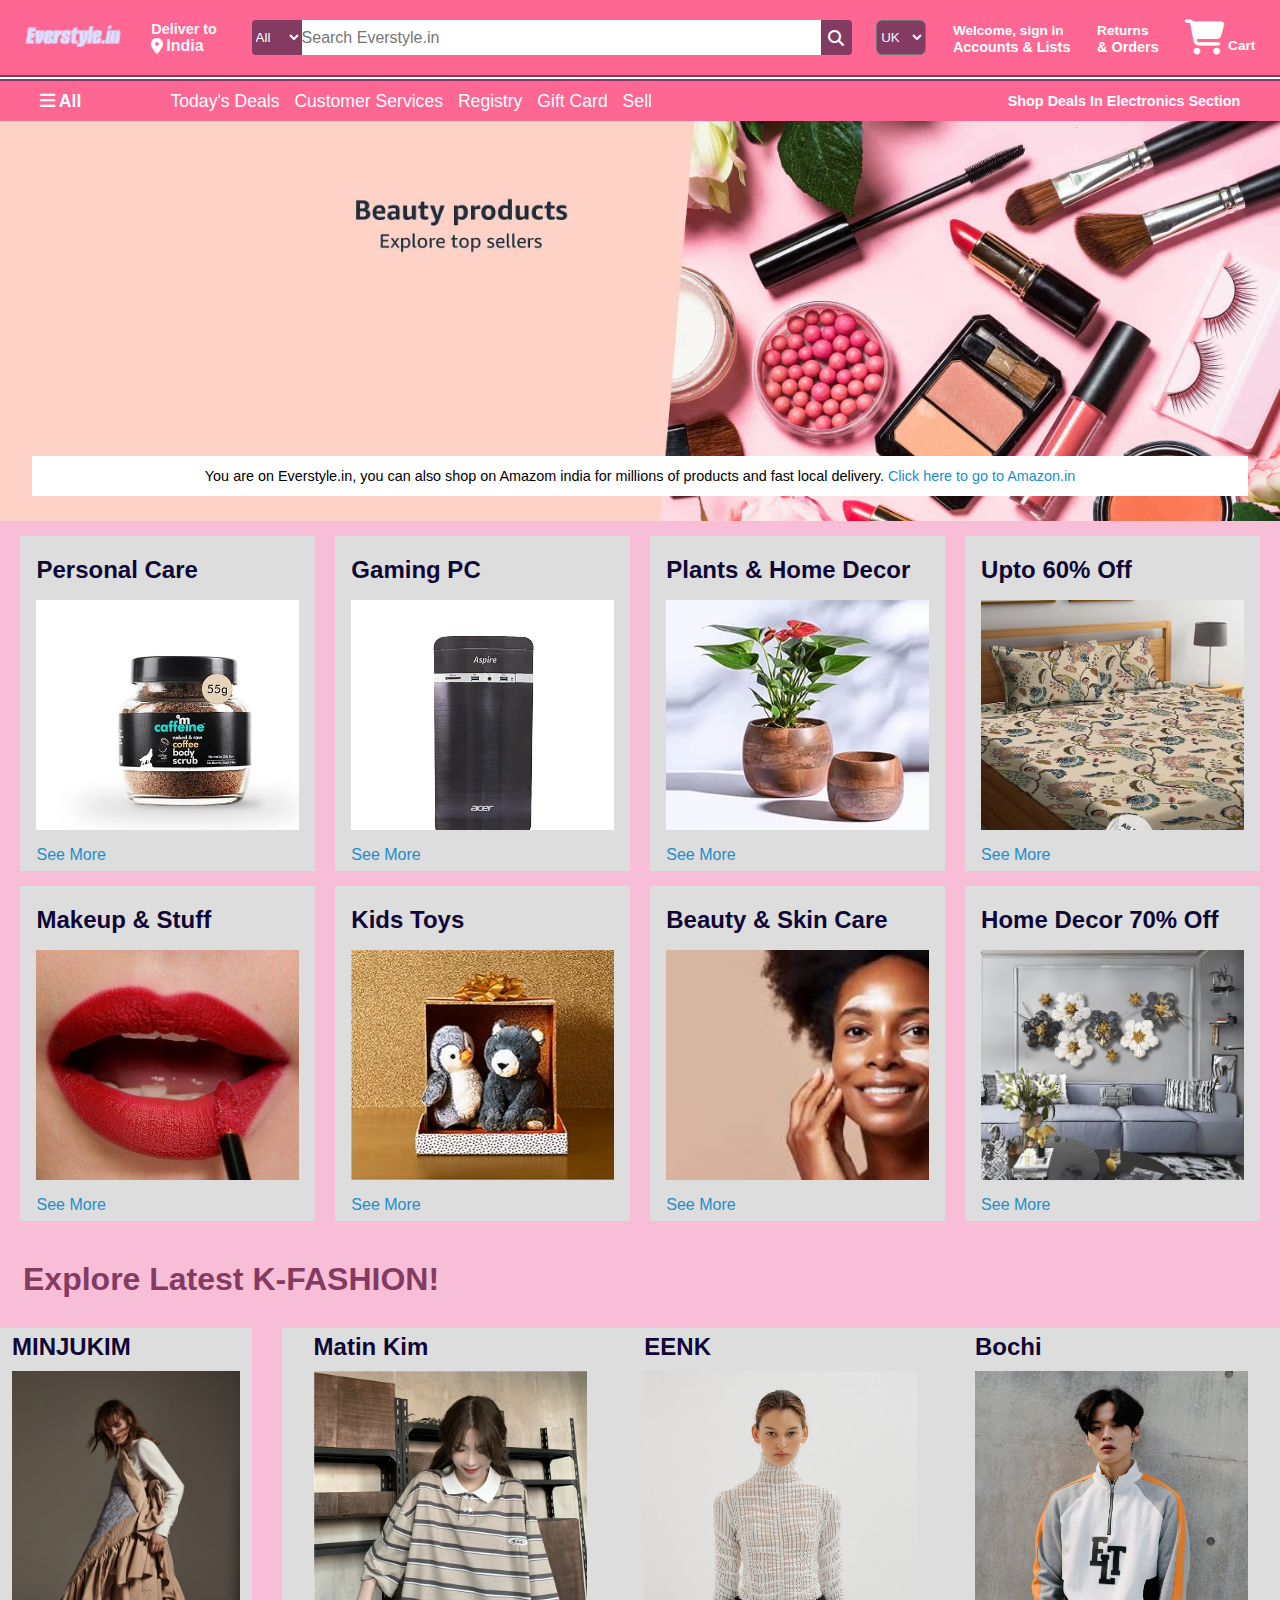
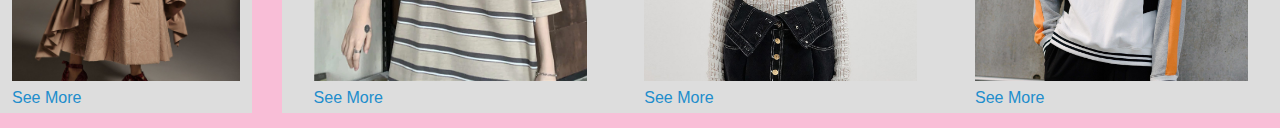
==== index.html @ 3ece131c "." ====
<!DOCTYPE html>
<html lang="en">
<head>
    <meta charset="UTF-8">
    <meta name="viewport" content="width=device-width, initial-scale=1.0">
    <title>Everstyle.com</title>
    <link rel="stylesheet" href="https://cdnjs.cloudflare.com/ajax/libs/font-awesome/6.5.2/css/all.min.css">
    <link rel="stylesheet" href="style.css">
</head>
<body>
    <!-- header starts from here  -->
     <header>
         
     <div class="navbar">
        <!-- box 1 -->
        <div class="nav-logo border">
            <div class="logo"></div>
        </div>
        
        <!-- box 2 -->
        <div class="nav-loco border">
           <p class="loco-first">Deliver to</p>
                <div class="loco-icon ">
                    <i class="fa-solid fa-location-dot"></i>   
            <p class="loco-sec">India</p>
                </div>
        </div>
 
        <!-- box 3 -->
        <div class="nav-search">
            <select class="search-select">
                <option>All</option>
                <option>All Department</option>
                <option>Arts & Crafts</option>
                <option>Automotive</option>
                <option>Baby</option>
                <option>Books</option>
                <option>Beauty & personal Care</option>
                <option>Boys' Fashion</option>
                <option>Computer</option>
                <option>Deals</option>
                <option>Digital Music</option>
                <option>Electronics</option>
                <option>Girls' Fashion</option>
                <option>Health & Hygine</option>
                <option>Household</option>
                <option>Home & Kitchen</option>
            </select>
            <input placeholder="Search Everstyle.in" class="search-input">
            <div class="search-icon">
                <i class="fa-solid fa-magnifying-glass"></i>  
            </div>
        </div>

        <!-- box 4 -->
        <div class="nav-country border">
            <select class="country-select">
                <option>UK</option>
                <option>US</option>
                <option>India</option>
                <option>Russia</option>
                <option>Canada</option>
                <option>France</option>
                <option>Greece</option>
                <option>Afganistan</option>
                <option>Andorra</option>
                <option>Argentina</option>
                <option>Australia</option>
                <option>Bangladesh</option>
                <option>Belgium</option>
                <option>Bhutan</option>
                <option>Japan</option>
                <option>Jamaica</option>
            </select>
        </div>

        <!-- box 5 -->
        <div class="nav-signin border">
            <p><span>Welcome, sign in</span></p>
            <p class = nav-second>Accounts & Lists</p>
        </div>

        <!-- box 6 -->
        <div class="nav-return border">
            <p><span>Returns</span></p>
            <p class = nav-second>& Orders</p>
        </div>

        <!--Box 7-->
        <div class="nav-cart border">
            <i class="fa-solid fa-cart-shopping"></i> 
            Cart
        </div>   
     </div>

     <hr />

     <!--Panel starts from here-->
     <div class="panel">
        <div class="panel-all">
            <i class="fa-solid fa-bars"></i>
            All 
        </div>

        <div class="panel-options">
            <p>Today's Deals</p>
            <p>Customer Services</p>
            <p>Registry</p>
            <p>Gift Card</p>
            <p>Sell</p>
        </div>

        <div class="panel-deals">
            <p>Shop Deals In Electronics Section</p>
        </div>
     </div>
<!--Panel ends here-->
    </header>
    <!--Header ends here-->

    <main>
        <div class="hero-sec">    
            <div class="hero-msg">
                <p>You are on Everstyle.in, you can also shop on Amazom india for millions of products and fast local delivery. <a href =#>Click here to go to Amazon.in</a></p>
            </div>
        </div>
            <div class="shop-section">
                <div class="box1 box">
                    <div class="box-content">
                        <h2>Personal Care</h2>
                          <div class="box-img" style="background-image: url('personal\ care.jpg');">
                          </div>
                          <p><a href="#"> See More</p></a>
                    </div>
                </div>

                <div class="box2 box">
                    <div class="box-content">
                        <h2>Gaming PC</h2>
                          <div class="box-img" style="background-image: url('gaming\ pc.jpg');">
                          </div>
                          <p><a href="#"> See More</p></a>
                    </div>
                </div>
                
                <div class="box3 box">
                    <div class="box-content">
                        <h2>Plants & Home Decor</h2>
                          <div class="box-img" style="background-image: url('plants.jpg');">
                          </div>
                          <p><a href="#"> See More</p></a>
                    </div>
                </div>

                <div class="box4 box">
                    <div class="box-content">
                        <h2>Upto 60% Off</h2>
                          <div class="box-img" style="background-image: url('upto\ 60\ off.jpg');">
                          </div>
                        <p><a href="#"> See More</p></a>
                    </div>
                </div>

                <div class="box5 box">
                    <div class="box-content">
                        <h2>Makeup & Stuff</h2>
                          <div class="box-img" style="background-image: url('makeup.jpg');">
                          </div>
                          <p><a href="#"> See More</p></a>
                    </div>
                </div>

                <div class="box6 box">
                    <div class="box-content">
                        <h2>Kids Toys</h2>
                          <div class="box-img" style="background-image: url('toys.jpg');">
                          </div>
                          <p><a href="#"> See More</p></a>
                    </div>
                </div>
                
                <div class="box7 box">
                    <div class="box-content">
                        <h2>Beauty & Skin Care</h2>
                          <div class="box-img" style="background-image: url('beauty.jpeg');">
                          </div>
                          <p><a href="#"> See More</p></a>
                    </div>
                </div>

                <div class="box8 box">
                    <div class="box-content">
                        <h2>Home Decor 70% Off</h2>
                          <div class="box-img" style="background-image: url('home\ decor.jpg');">
                          </div>
                          <p><a href="#"> See More</p></a>
                   </div>
                </div>
             </div>
                <h1>Explore Latest K-FASHION!</h1>
                <div class="korean-style">
                       <div class="korean-styleshop-box1">
                         <h2>MINJUKIM</h2>
                         <div class="korean-img1" style="background-image: url('minjukim.jpg')"></div>
                         <p><a href="#"> See More</p></a>
                       </div>
                       <div class="korean-styleshop-box2">
                        <div class="k2">
                            <h2>Matin Kim</h2>
                            <div class="korean-img2" style="background-image: url('matin\ kim.png');"></div>
                            <p><a href="#"> See More</p></a>
                        </div>
                        <div class="k2">
                            <h2>EENK</h2>
                            <div class="korean-img2" style="background-image: url('eenk.jpg');"></div>
                            <p><a href="#"> See More</p></a>
                        </div>
                        <div class="k2">
                            <h2>Bochi</h2>
                            <div class="korean-img2" style="background-image: url('bochi.jpg');"></div>
                            <p><a href="#"> See More</p></a>
                        </div>
                       </div>
                    </div>
                </div>    
        </main>
</body>
</html>
---- style.css ----
*{
    color: white;
    margin: 0px;
    padding: 0px;
    font-family: Arial, Helvetica, sans-serif;
    /* background-color: rgb(249, 190, 215); */
}
/**navebar starts here**/
/**box 1**/
.navbar{
    height: 75px;
    display: flex;
    background-color: #fe6694;
    color: rgb(12, 0, 0);
    justify-content: space-evenly;
    align-items: center;
}

.nav-logo{
    height: 50px;
    width: 100px;
     display: flex;
    justify-content: center;
    align-items: center; 
}

.logo{
    background-image: url("everstyle.png");
    height: 33px;
    width: 110px;
     background-size: cover;
}

.border{
    border: 2px solid transparent
}

.border:hover{
    border: 2px solid white;
}

/**box 2**/

.loco-first{
    color: rgb(252, 246, 250);
    font-size: 0.9rem;
    font-weight: 700;
}

.loco-sec{
    color:rgb(252, 246, 250);
    font-size: 1rem;
    margin-left: 3px;
    font-weight: 600;
}

.loco-icon{
    display: flex;
    align-items: center;
}

/**box 3**/
.nav-search{
    display: flex;
    justify-content: space-evenly;
    background-color: #843b62;
    width: 600px;
    height: 35px;
    border-radius: 4px;
    margin-left: 10px;
}

.search-select{
    background-color: #843b62;
    width: 50px;
    text-align: left;
    border-top-left-radius: 6px;
    border-bottom-left-radius: 6px;
    border: none;
}
option{
    background-color: #fedcdb;
    color: black;
}
.search-input{
    width: 100%;
    font-size: 1rem;
    border: none;
}

.search-icon{
    width: 35px;
    display: flex;
    justify-content: center;
    align-items: center;
    border-top-right-radius: 6px;
    border-bottom-right-radius: 6px;
    background-color: #843b62;
    color: black;

}

.nav-search:hover{
    border: 2px solid olive;
}

.search-icon :hover {
      color:rgb(12, 0, 0);
}

/*box 4*/
.nav-country {
    display: flex;
    /* justify-content: space-evenly; */
    height: 35px;
    width: 50px;
    color: aliceblue;
    border-radius: 6px;
}

.country-select {
    background-color: #843b62;
    width: 100%;
    color: aliceblue;
    border-radius: 6px;
}

/*box 5 & 6*/
span{
    font-size: 0.85rem;
    font-weight: 600;
}

.nav-second{
    font-size: 0.9rem;
    font-weight: 700;
}

/*box 7*/
.nav-cart i{
     font-size: 35px; 
}

.nav-cart{
    font-size: 0.85rem;
    font-weight: 700;
}


 hr {
     border: none;
     border-top: 6px double #843b62;
    color: #fec7c7;
     overflow: visible;
    text-align: center;
    /* height: 5px; */
  }

/*panel starts from here*/
.panel{
  height: 40px;   
  background-color: #fe6694;
  display: flex;
  color: aliceblue;
  align-items: center;
  justify-content: space-around;
  font-weight: 700;
  font-size: 1.1rem;
}

.panel-options p{
    display: inline;
    margin-left: 10px;
    font-weight: 400;
}

.panel-options{
    width: 60%;
}

.panel-deals p{
    font-weight: 600;
    font-size: 0.9rem;
}
/*header ends here.*/

/*main starts here*/
 .hero-sec{
     background-image: url("herosection.jpg");
    height: 400px;
    background-size: cover;
    display: flex;
    justify-content: center;
    align-items: flex-end;
} 

.hero-msg {
    color: black;
    background-color: white;

    height: 40px;
    display: flex;
    font-size: 0.9rem;
    bottom: 25px;
    justify-content: center;
    align-items: center;
    margin-bottom: 25px;
    width: 95%;
}

.hero-msg p{
    color: black;
}

a{
    color: rgb(33, 141, 204);
    text-decoration: none;
}

/*shop section*/
.shop-section{
    display: flex;
    justify-content: space-evenly;
    background-color: rgb(249, 190, 215);
    flex-wrap: wrap;
}

.box{
    height: 300px;
    /* border: 2px solid black; */
    width: 23%;
    background-color: #dddddd;
    padding: 20px 0px 15px;
    margin-top: 15px;
}

h2{
    color: rgb(14, 7, 54);
    text-decoration: none;
}
.box-img{
    height: 230px;
    background-size: cover;
    margin-top: 1rem;
    margin-bottom: 1rem;
}

.box-content{
    margin-left: 1rem;
    margin-right: 1rem;
}

.box-content p{
    color: #007185
}

.korean-style{
    height: 400px;
    width:100%;
    background-color:rgb(249, 190, 215);
    /* padding-top: 20px; */
    padding-top: 30px;
     display: flex;
    /*align-items: center;
    justify-content: center; */
}

h1{
   padding-top: 40px;
     background-color: rgb(249, 190, 215) ;
    padding-left: 23px;
    color: #843b62;
    
}

/* .korean-style{
    background-color:rgb(249, 190, 215);
    display: flex;
    height:400px;
    width: 100%;
    border: none;
} */

.korean-styleshop-box1{
    height: 380px;
    width: 20%;
    background-color: #dddddd;
    margin-right: 30px;
    padding-top: 5px;
    padding-left: 12px;
}

.korean-styleshop-box2{
    height: 380px;
    width: 80%;
    background-color: #dddddd;
    
    display: flex;
    justify-content: space-between;
    padding-left: 20px;
    padding-right: 20px;
    padding-top: 5px; 
    
    
}

.korean-img1{
    height: 310px;
    background-size: cover;
    margin-top: 10px;
    margin-bottom: 8px;
    margin-right: 12px;
    
}

.k2{
    background-color: #dddddd; 
    height: 380px;
    width: 285px;
    /* border: 2px solid black; */
    padding-left: 12px;
}

.korean-img2{
    height: 310px;
    background-size: cover;
    margin-top: 10px;
    /* margin-left: 10px; */
    margin-right: 12px;
   margin-bottom: 8px;
    /* margin-right: 12px; */
}
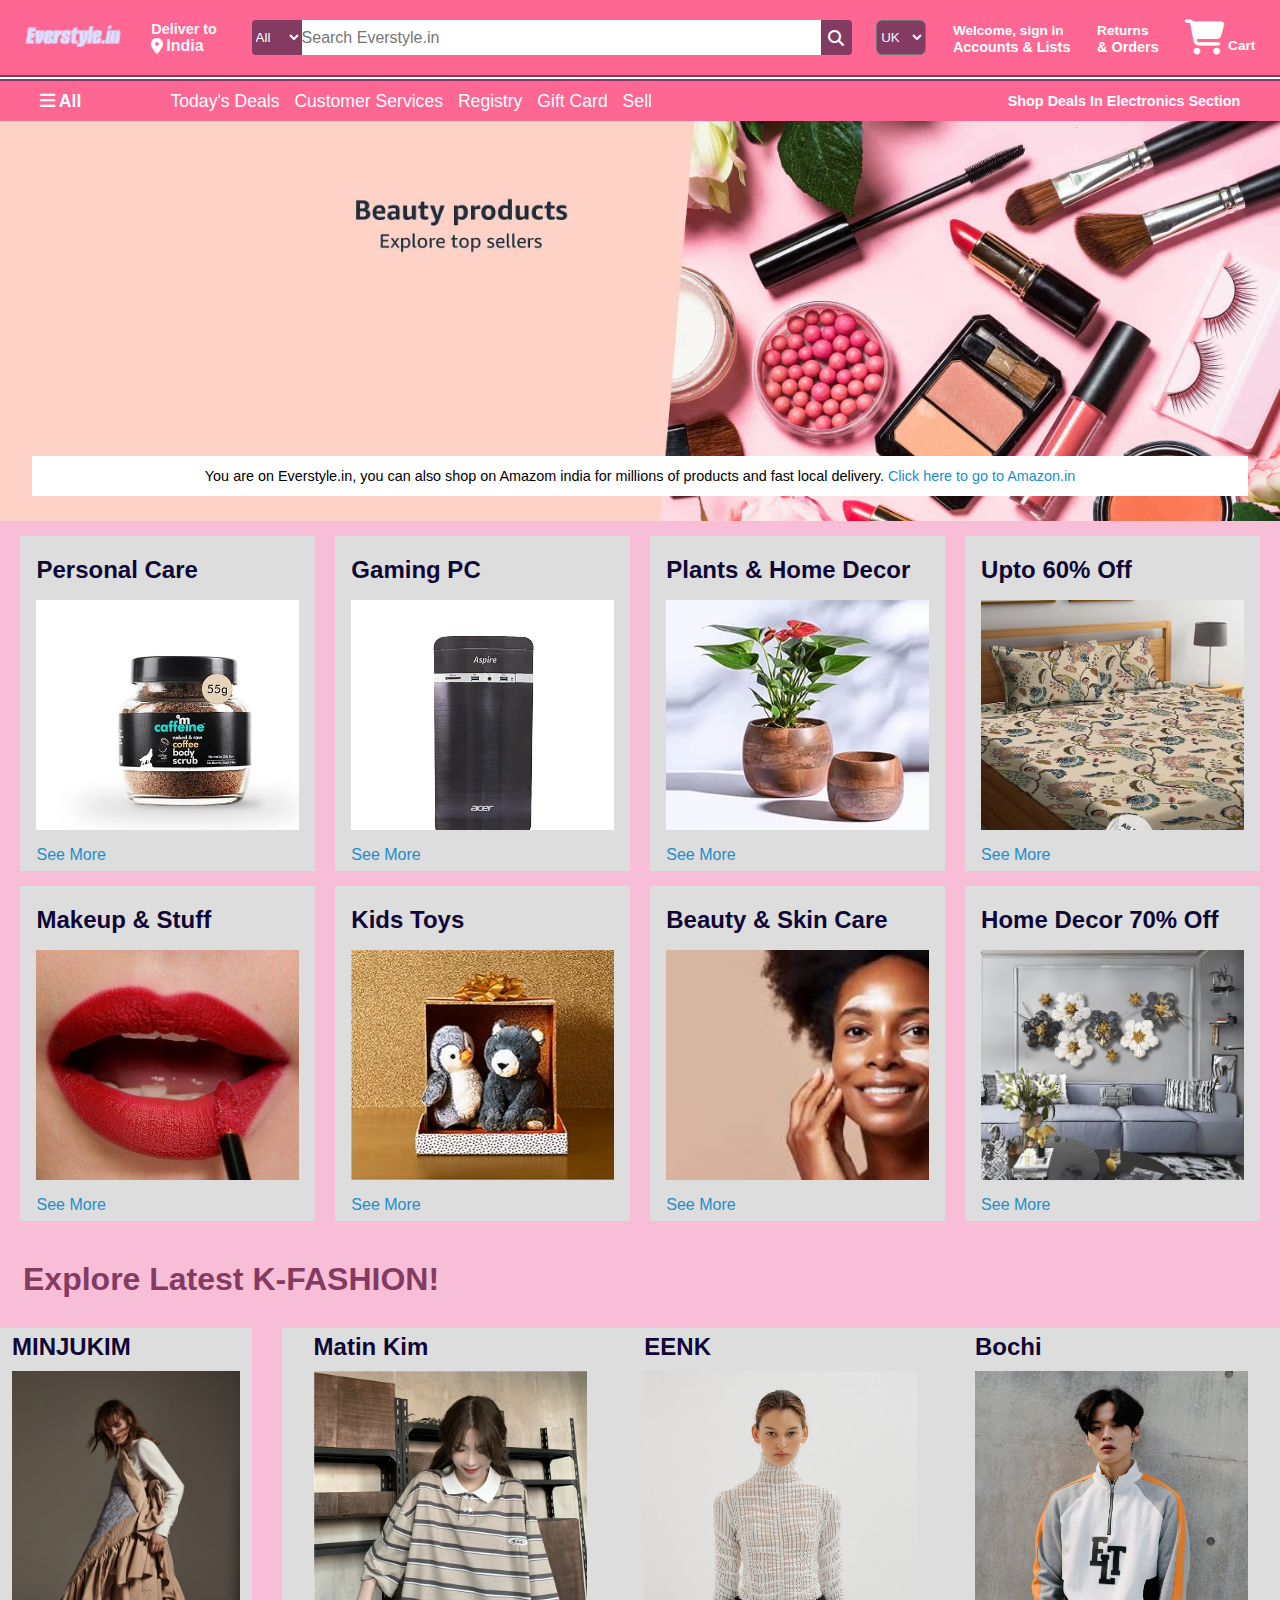
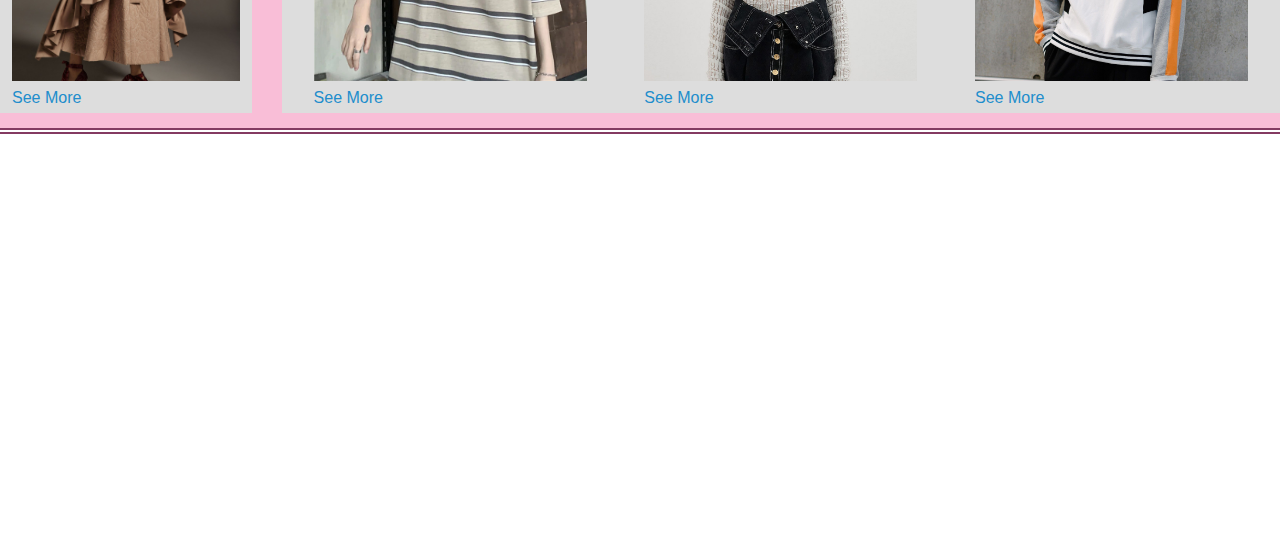
==== commit 21794605: "footer" ====
--- a/index.html
+++ b/index.html
@@ -224,5 +224,10 @@
                     </div>
                 </div>    
         </main>
+    <hr />
+        <footer>
+            <div class="footer">
+            </div>
+        </footer>
 </body>
 </html>--- a/style.css
+++ b/style.css
@@ -1,164 +1,162 @@
-*{
-    color: white;
-    margin: 0px;
-    padding: 0px;
-    font-family: Arial, Helvetica, sans-serif;
-    /* background-color: rgb(249, 190, 215); */
+* {
+  color: white;
+  margin: 0px;
+  padding: 0px;
+  font-family: Arial, Helvetica, sans-serif;
+  /* background-color: rgb(249, 190, 215); */
 }
 /**navebar starts here**/
 /**box 1**/
-.navbar{
-    height: 75px;
-    display: flex;
-    background-color: #fe6694;
-    color: rgb(12, 0, 0);
-    justify-content: space-evenly;
-    align-items: center;
-}
-
-.nav-logo{
-    height: 50px;
-    width: 100px;
-     display: flex;
-    justify-content: center;
-    align-items: center; 
-}
-
-.logo{
-    background-image: url("everstyle.png");
-    height: 33px;
-    width: 110px;
-     background-size: cover;
-}
-
-.border{
-    border: 2px solid transparent
-}
-
-.border:hover{
-    border: 2px solid white;
+.navbar {
+  height: 75px;
+  display: flex;
+  background-color: #fe6694;
+  color: rgb(12, 0, 0);
+  justify-content: space-evenly;
+  align-items: center;
+}
+
+.nav-logo {
+  height: 50px;
+  width: 100px;
+  display: flex;
+  justify-content: center;
+  align-items: center;
+}
+
+.logo {
+  background-image: url("everstyle.png");
+  height: 33px;
+  width: 110px;
+  background-size: cover;
+}
+
+.border {
+  border: 2px solid transparent;
+}
+
+.border:hover {
+  border: 2px solid white;
 }
 
 /**box 2**/
 
-.loco-first{
-    color: rgb(252, 246, 250);
-    font-size: 0.9rem;
-    font-weight: 700;
-}
-
-.loco-sec{
-    color:rgb(252, 246, 250);
-    font-size: 1rem;
-    margin-left: 3px;
-    font-weight: 600;
-}
-
-.loco-icon{
-    display: flex;
-    align-items: center;
+.loco-first {
+  color: rgb(252, 246, 250);
+  font-size: 0.9rem;
+  font-weight: 700;
+}
+
+.loco-sec {
+  color: rgb(252, 246, 250);
+  font-size: 1rem;
+  margin-left: 3px;
+  font-weight: 600;
+}
+
+.loco-icon {
+  display: flex;
+  align-items: center;
 }
 
 /**box 3**/
-.nav-search{
-    display: flex;
-    justify-content: space-evenly;
-    background-color: #843b62;
-    width: 600px;
-    height: 35px;
-    border-radius: 4px;
-    margin-left: 10px;
-}
-
-.search-select{
-    background-color: #843b62;
-    width: 50px;
-    text-align: left;
-    border-top-left-radius: 6px;
-    border-bottom-left-radius: 6px;
-    border: none;
-}
-option{
-    background-color: #fedcdb;
-    color: black;
-}
-.search-input{
-    width: 100%;
-    font-size: 1rem;
-    border: none;
-}
-
-.search-icon{
-    width: 35px;
-    display: flex;
-    justify-content: center;
-    align-items: center;
-    border-top-right-radius: 6px;
-    border-bottom-right-radius: 6px;
-    background-color: #843b62;
-    color: black;
-
-}
-
-.nav-search:hover{
-    border: 2px solid olive;
+.nav-search {
+  display: flex;
+  justify-content: space-evenly;
+  background-color: #843b62;
+  width: 600px;
+  height: 35px;
+  border-radius: 4px;
+  margin-left: 10px;
+}
+
+.search-select {
+  background-color: #843b62;
+  width: 50px;
+  text-align: left;
+  border-top-left-radius: 6px;
+  border-bottom-left-radius: 6px;
+  border: none;
+}
+option {
+  background-color: #fedcdb;
+  color: black;
+}
+.search-input {
+  width: 100%;
+  font-size: 1rem;
+  border: none;
+}
+
+.search-icon {
+  width: 35px;
+  display: flex;
+  justify-content: center;
+  align-items: center;
+  border-top-right-radius: 6px;
+  border-bottom-right-radius: 6px;
+  background-color: #843b62;
+  color: black;
+}
+
+.nav-search:hover {
+  border: 2px solid olive;
 }
 
 .search-icon :hover {
-      color:rgb(12, 0, 0);
+  color: rgb(12, 0, 0);
 }
 
 /*box 4*/
 .nav-country {
-    display: flex;
-    /* justify-content: space-evenly; */
-    height: 35px;
-    width: 50px;
-    color: aliceblue;
-    border-radius: 6px;
+  display: flex;
+  /* justify-content: space-evenly; */
+  height: 35px;
+  width: 50px;
+  color: aliceblue;
+  border-radius: 6px;
 }
 
 .country-select {
-    background-color: #843b62;
-    width: 100%;
-    color: aliceblue;
-    border-radius: 6px;
+  background-color: #843b62;
+  width: 100%;
+  color: aliceblue;
+  border-radius: 6px;
 }
 
 /*box 5 & 6*/
-span{
-    font-size: 0.85rem;
-    font-weight: 600;
-}
-
-.nav-second{
-    font-size: 0.9rem;
-    font-weight: 700;
+span {
+  font-size: 0.85rem;
+  font-weight: 600;
+}
+
+.nav-second {
+  font-size: 0.9rem;
+  font-weight: 700;
 }
 
 /*box 7*/
-.nav-cart i{
-     font-size: 35px; 
-}
-
-.nav-cart{
-    font-size: 0.85rem;
-    font-weight: 700;
-}
-
-
- hr {
-     border: none;
-     border-top: 6px double #843b62;
-    color: #fec7c7;
-     overflow: visible;
-    text-align: center;
-    /* height: 5px; */
-  }
+.nav-cart i {
+  font-size: 35px;
+}
+
+.nav-cart {
+  font-size: 0.85rem;
+  font-weight: 700;
+}
+
+hr {
+  border: none;
+  border-top: 6px double #843b62;
+  color: #fec7c7;
+  overflow: visible;
+  text-align: center;
+  /* height: 5px; */
+}
 
 /*panel starts from here*/
-.panel{
-  height: 40px;   
+.panel {
+  height: 40px;
   background-color: #fe6694;
   display: flex;
   color: aliceblue;
@@ -168,109 +166,107 @@
   font-size: 1.1rem;
 }
 
-.panel-options p{
-    display: inline;
-    margin-left: 10px;
-    font-weight: 400;
-}
-
-.panel-options{
-    width: 60%;
-}
-
-.panel-deals p{
-    font-weight: 600;
-    font-size: 0.9rem;
+.panel-options p {
+  display: inline;
+  margin-left: 10px;
+  font-weight: 400;
+}
+
+.panel-options {
+  width: 60%;
+}
+
+.panel-deals p {
+  font-weight: 600;
+  font-size: 0.9rem;
 }
 /*header ends here.*/
 
 /*main starts here*/
- .hero-sec{
-     background-image: url("herosection.jpg");
-    height: 400px;
-    background-size: cover;
-    display: flex;
-    justify-content: center;
-    align-items: flex-end;
-} 
+.hero-sec {
+  background-image: url("herosection.jpg");
+  height: 400px;
+  background-size: cover;
+  display: flex;
+  justify-content: center;
+  align-items: flex-end;
+}
 
 .hero-msg {
-    color: black;
-    background-color: white;
-
-    height: 40px;
-    display: flex;
-    font-size: 0.9rem;
-    bottom: 25px;
-    justify-content: center;
-    align-items: center;
-    margin-bottom: 25px;
-    width: 95%;
-}
-
-.hero-msg p{
-    color: black;
-}
-
-a{
-    color: rgb(33, 141, 204);
-    text-decoration: none;
+  color: black;
+  background-color: white;
+  height: 40px;
+  display: flex;
+  font-size: 0.9rem;
+  bottom: 25px;
+  justify-content: center;
+  align-items: center;
+  margin-bottom: 25px;
+  width: 95%;
+}
+
+.hero-msg p {
+  color: black;
+}
+
+a {
+  color: rgb(33, 141, 204);
+  text-decoration: none;
 }
 
 /*shop section*/
-.shop-section{
-    display: flex;
-    justify-content: space-evenly;
-    background-color: rgb(249, 190, 215);
-    flex-wrap: wrap;
-}
-
-.box{
-    height: 300px;
-    /* border: 2px solid black; */
-    width: 23%;
-    background-color: #dddddd;
-    padding: 20px 0px 15px;
-    margin-top: 15px;
-}
-
-h2{
-    color: rgb(14, 7, 54);
-    text-decoration: none;
-}
-.box-img{
-    height: 230px;
-    background-size: cover;
-    margin-top: 1rem;
-    margin-bottom: 1rem;
-}
-
-.box-content{
-    margin-left: 1rem;
-    margin-right: 1rem;
-}
-
-.box-content p{
-    color: #007185
-}
-
-.korean-style{
-    height: 400px;
-    width:100%;
-    background-color:rgb(249, 190, 215);
-    /* padding-top: 20px; */
-    padding-top: 30px;
-     display: flex;
-    /*align-items: center;
+.shop-section {
+  display: flex;
+  justify-content: space-evenly;
+  background-color: rgb(249, 190, 215);
+  flex-wrap: wrap;
+}
+
+.box {
+  height: 300px;
+  /* border: 2px solid black; */
+  width: 23%;
+  background-color: #dddddd;
+  padding: 20px 0px 15px;
+  margin-top: 15px;
+}
+
+h2 {
+  color: rgb(14, 7, 54);
+  text-decoration: none;
+}
+.box-img {
+  height: 230px;
+  background-size: cover;
+  margin-top: 1rem;
+  margin-bottom: 1rem;
+}
+
+.box-content {
+  margin-left: 1rem;
+  margin-right: 1rem;
+}
+
+.box-content p {
+  color: #007185;
+}
+
+.korean-style {
+  height: 400px;
+  width: 100%;
+  background-color: rgb(249, 190, 215);
+  /* padding-top: 20px; */
+  padding-top: 30px;
+  display: flex;
+  /*align-items: center;
     justify-content: center; */
 }
 
-h1{
-   padding-top: 40px;
-     background-color: rgb(249, 190, 215) ;
-    padding-left: 23px;
-    color: #843b62;
-    
+h1 {
+  padding-top: 40px;
+  background-color: rgb(249, 190, 215);
+  padding-left: 23px;
+  color: #843b62;
 }
 
 /* .korean-style{
@@ -281,52 +277,54 @@
     border: none;
 } */
 
-.korean-styleshop-box1{
-    height: 380px;
-    width: 20%;
-    background-color: #dddddd;
-    margin-right: 30px;
-    padding-top: 5px;
-    padding-left: 12px;
-}
-
-.korean-styleshop-box2{
-    height: 380px;
-    width: 80%;
-    background-color: #dddddd;
-    
-    display: flex;
-    justify-content: space-between;
-    padding-left: 20px;
-    padding-right: 20px;
-    padding-top: 5px; 
-    
-    
-}
-
-.korean-img1{
-    height: 310px;
-    background-size: cover;
-    margin-top: 10px;
-    margin-bottom: 8px;
-    margin-right: 12px;
-    
-}
-
-.k2{
-    background-color: #dddddd; 
-    height: 380px;
-    width: 285px;
-    /* border: 2px solid black; */
-    padding-left: 12px;
-}
-
-.korean-img2{
-    height: 310px;
-    background-size: cover;
-    margin-top: 10px;
-    /* margin-left: 10px; */
-    margin-right: 12px;
-   margin-bottom: 8px;
-    /* margin-right: 12px; */
-}+.korean-styleshop-box1 {
+  height: 380px;
+  width: 20%;
+  background-color: #dddddd;
+  margin-right: 30px;
+  padding-top: 5px;
+  padding-left: 12px;
+}
+
+.korean-styleshop-box2 {
+  height: 380px;
+  width: 80%;
+  background-color: #dddddd;
+
+  display: flex;
+  justify-content: space-between;
+  padding-left: 20px;
+  padding-right: 20px;
+  padding-top: 5px;
+}
+
+.korean-img1 {
+  height: 310px;
+  background-size: cover;
+  margin-top: 10px;
+  margin-bottom: 8px;
+  margin-right: 12px;
+}
+
+.k2 {
+  background-color: #dddddd;
+  height: 380px;
+  width: 285px;
+  /* border: 2px solid black; */
+  padding-left: 12px;
+}
+
+.korean-img2 {
+  height: 310px;
+  background-size: cover;
+  margin-top: 10px;
+  /* margin-left: 10px; */
+  margin-right: 12px;
+  margin-bottom: 8px;
+  /* margin-right: 12px; */
+}
+
+.footer{
+  /* background-color: aqua; */
+  height: 400px;
+}
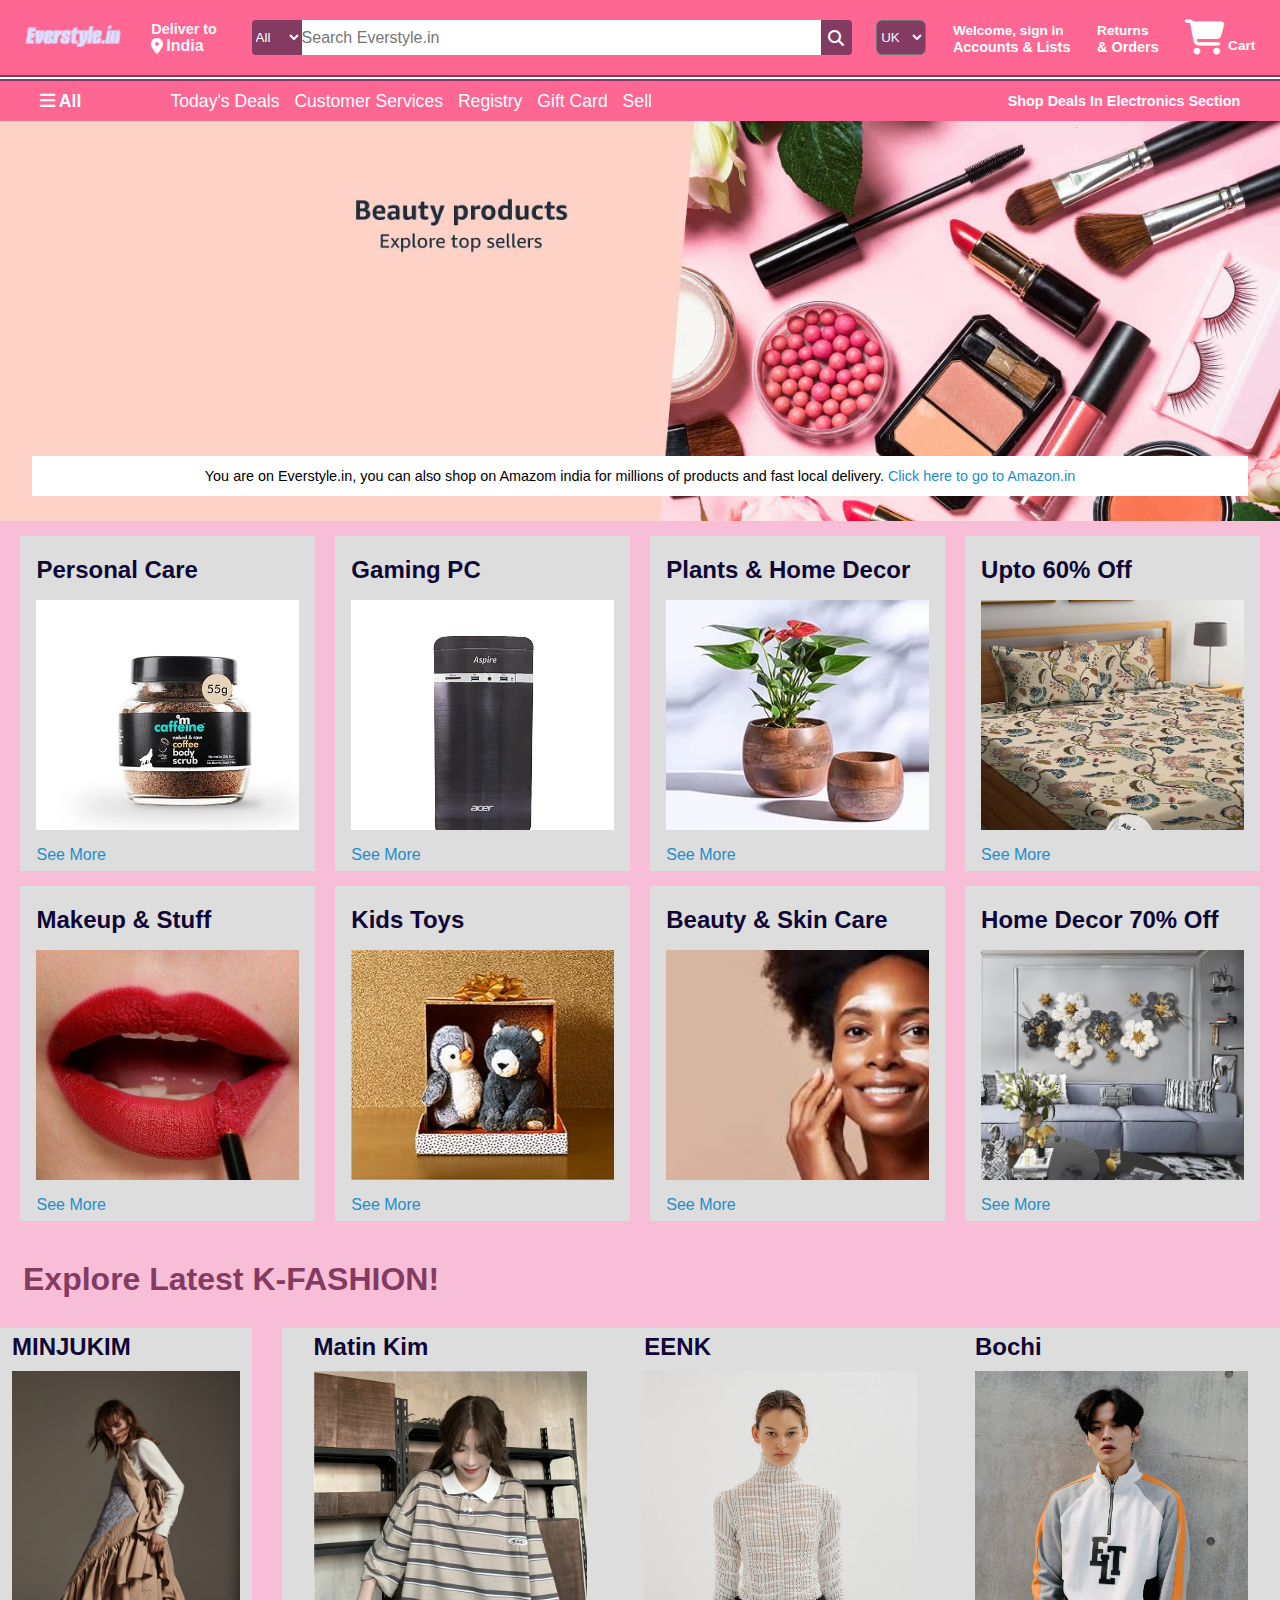
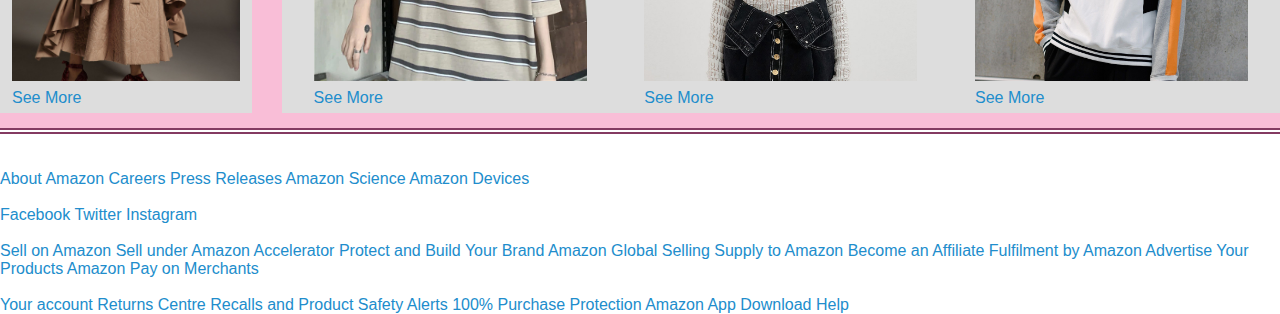
==== commit fbc5f1c5: "footer started" ====
--- a/index.html
+++ b/index.html
@@ -226,7 +226,46 @@
         </main>
     <hr />
         <footer>
-            <div class="footer">
+            <div class="foot-panel1">
+               back to top
+            </div>
+            <div class="foot-panel2">
+                <ul>
+                   <p>Get to Know Us</p>
+                   <a>About Amazon</a>
+                   <a>Careers</a>
+                   <a>Press Releases</a>
+                   <a>Amazon Science</a>
+                   <a>Amazon Devices</a>
+                </ul>
+                <ul>
+                    <p>Connect with Us</p>
+                    <a>Facebook</a>
+                    <a>Twitter</a>
+                    <a>Instagram</a>  
+                 </ul>
+                 <ul>
+                    <p>Make Money with Us</p>
+                    <a>Sell on Amazon</a>
+                    <a>Sell under Amazon Accelerator</a>
+                    <a>Protect and Build Your Brand</a>
+                    <a>Amazon Global Selling</a>
+                    <a>Supply to Amazon</a>
+                    <a>Become an Affiliate</a>
+                    <a>Fulfilment by Amazon</a>
+                    <a>Advertise Your Products</a>
+                    <a>Amazon Pay on Merchants</a>
+                    
+                 </ul>
+                 <ul>
+                    <p>Let Us Help You</p>
+                    <a>Your account</a>
+                    <a>Returns Centre</a>
+                    <a>Recalls and Product Safety Alerts</a>
+                    <a>100% Purchase Protection</a>
+                    <a>Amazon App Download</a>
+                    <a>Help</a>
+                 </ul>
             </div>
         </footer>
 </body>
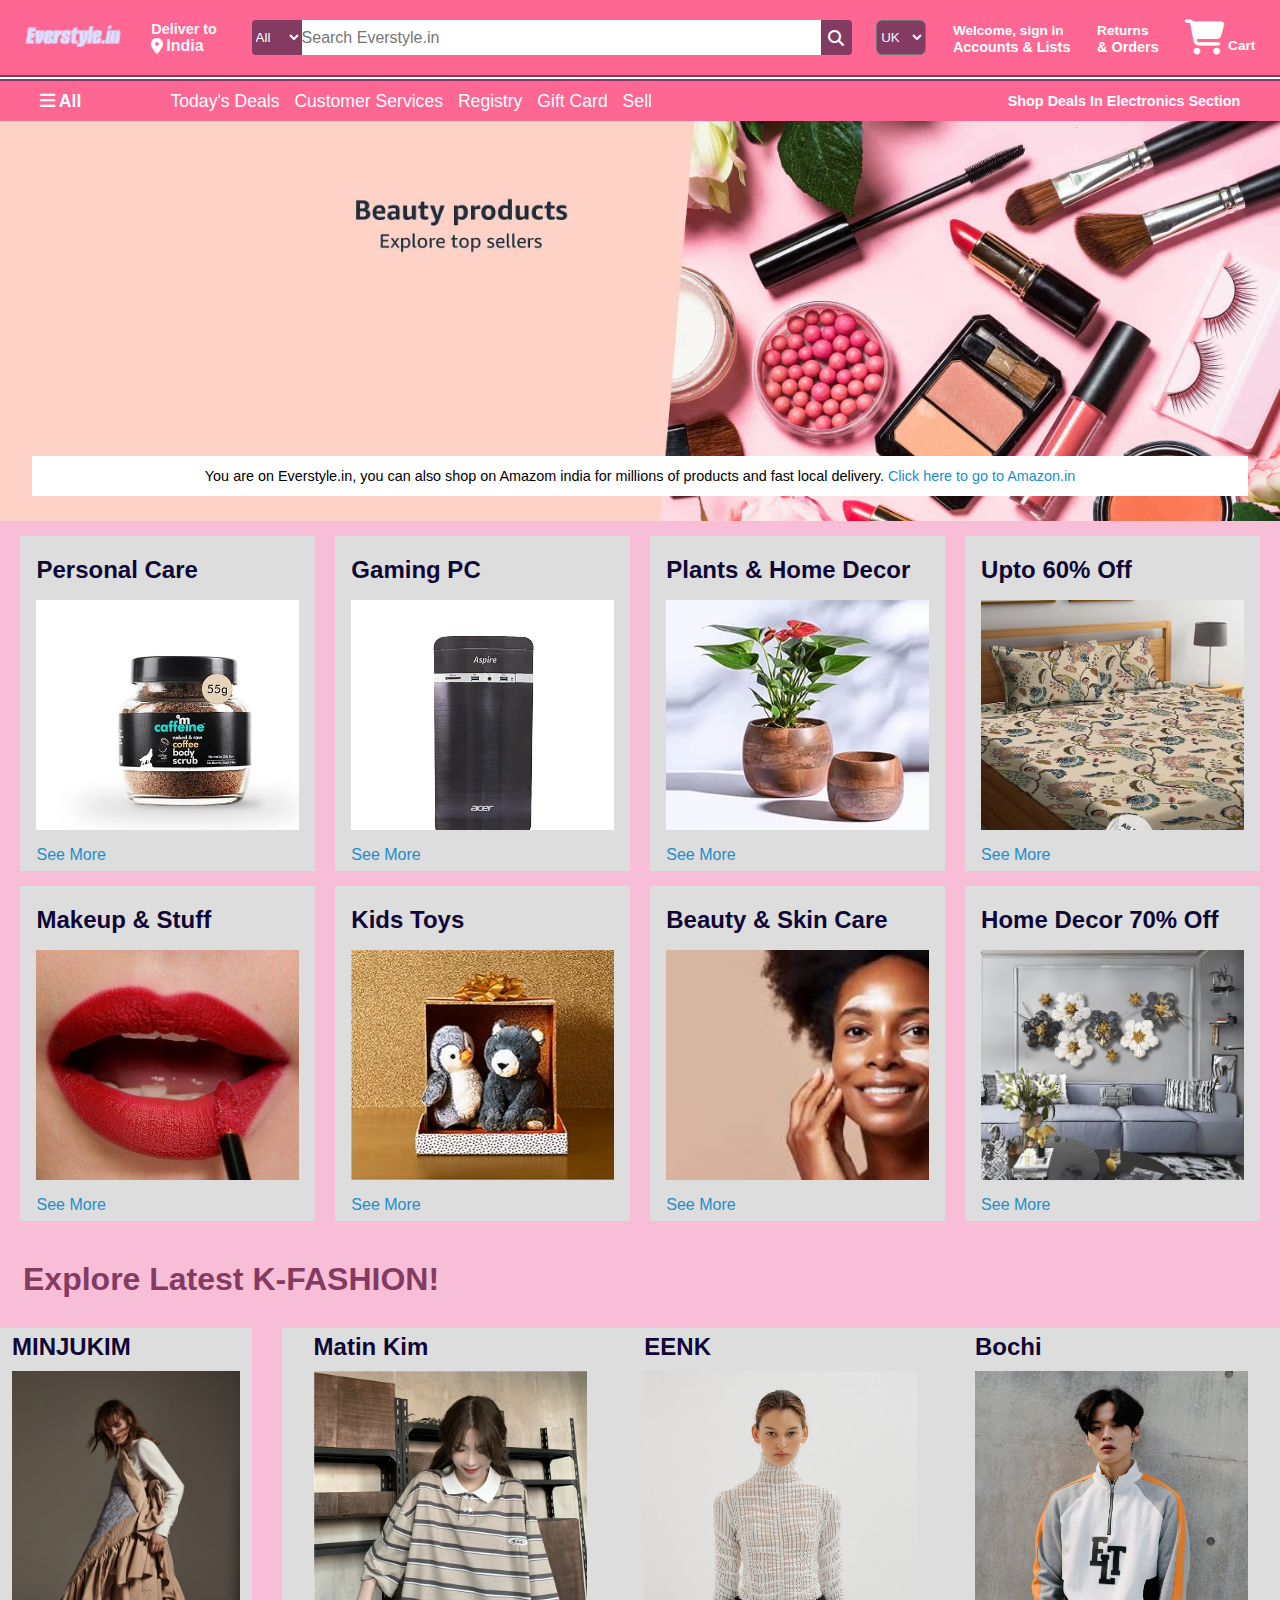
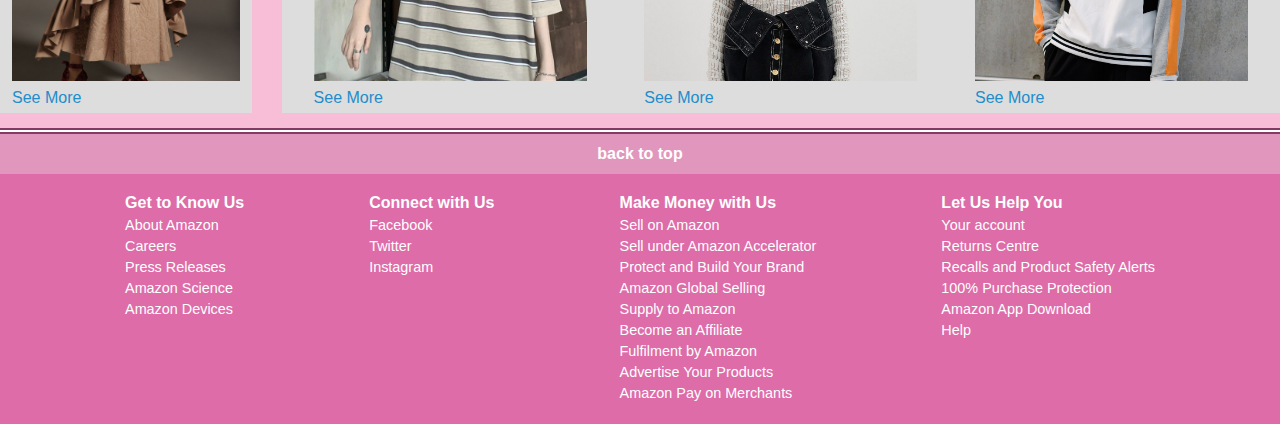
==== commit d5fc7202: "." ====
--- a/index.html
+++ b/index.html
@@ -232,39 +232,39 @@
             <div class="foot-panel2">
                 <ul>
                    <p>Get to Know Us</p>
-                   <a>About Amazon</a>
-                   <a>Careers</a>
-                   <a>Press Releases</a>
-                   <a>Amazon Science</a>
-                   <a>Amazon Devices</a>
+                   <a href="#">About Amazon</a>
+                   <a href="#">Careers</a>
+                   <a href="#">Press Releases</a>
+                   <a href="#">Amazon Science</a>
+                   <a href="#">Amazon Devices</a>
                 </ul>
                 <ul>
                     <p>Connect with Us</p>
-                    <a>Facebook</a>
-                    <a>Twitter</a>
-                    <a>Instagram</a>  
+                    <a href="#">Facebook</a>
+                    <a href="#">Twitter</a>
+                    <a href="#">Instagram</a>  
                  </ul>
                  <ul>
                     <p>Make Money with Us</p>
-                    <a>Sell on Amazon</a>
-                    <a>Sell under Amazon Accelerator</a>
-                    <a>Protect and Build Your Brand</a>
-                    <a>Amazon Global Selling</a>
-                    <a>Supply to Amazon</a>
-                    <a>Become an Affiliate</a>
-                    <a>Fulfilment by Amazon</a>
-                    <a>Advertise Your Products</a>
-                    <a>Amazon Pay on Merchants</a>
+                    <a href="#">Sell on Amazon</a>
+                    <a href="#">Sell under Amazon Accelerator</a>
+                    <a href="#">Protect and Build Your Brand</a>
+                    <a href="#">Amazon Global Selling</a>
+                    <a href="#">Supply to Amazon</a>
+                    <a href="#">Become an Affiliate</a>
+                    <a href="#">Fulfilment by Amazon</a>
+                    <a href="#">Advertise Your Products</a>
+                    <a href="#">Amazon Pay on Merchants</a>
                     
                  </ul>
                  <ul>
                     <p>Let Us Help You</p>
-                    <a>Your account</a>
-                    <a>Returns Centre</a>
-                    <a>Recalls and Product Safety Alerts</a>
-                    <a>100% Purchase Protection</a>
-                    <a>Amazon App Download</a>
-                    <a>Help</a>
+                    <a href="#">Your account</a>
+                    <a href="#">Returns Centre</a>
+                    <a href="#">Recalls and Product Safety Alerts</a>
+                    <a href="#">100% Purchase Protection</a>
+                    <a href="#">Amazon App Download</a>
+                    <a href="#">Help</a>
                  </ul>
             </div>
         </footer>
--- a/style.css
+++ b/style.css
@@ -269,14 +269,6 @@
   color: #843b62;
 }
 
-/* .korean-style{
-    background-color:rgb(249, 190, 215);
-    display: flex;
-    height:400px;
-    width: 100%;
-    border: none;
-} */
-
 .korean-styleshop-box1 {
   height: 380px;
   width: 20%;
@@ -324,7 +316,38 @@
   /* margin-right: 12px; */
 }
 
-.footer{
+.foot-panel1{
   /* background-color: aqua; */
-  height: 400px;
-}
+  height: 40px;
+  background-color: #e196be;
+  color: white;
+  display: flex;
+  justify-content: center;
+  align-items: center;
+  font-size: 1rem;
+  font-weight: 600;
+}
+
+.foot-panel2{
+  background-color: #dd6ca8;
+  color: white;
+  height: 250px;
+  display: flex;
+  justify-content: space-evenly;
+}
+
+ul{
+  margin-top: 20px;
+}
+
+ul a{
+  display: block;
+  color: white;
+  font-size: 0.9rem;
+  margin-top: 5px;
+  font-weight: 500;
+}
+
+ul p{
+  font-weight: bold;
+}
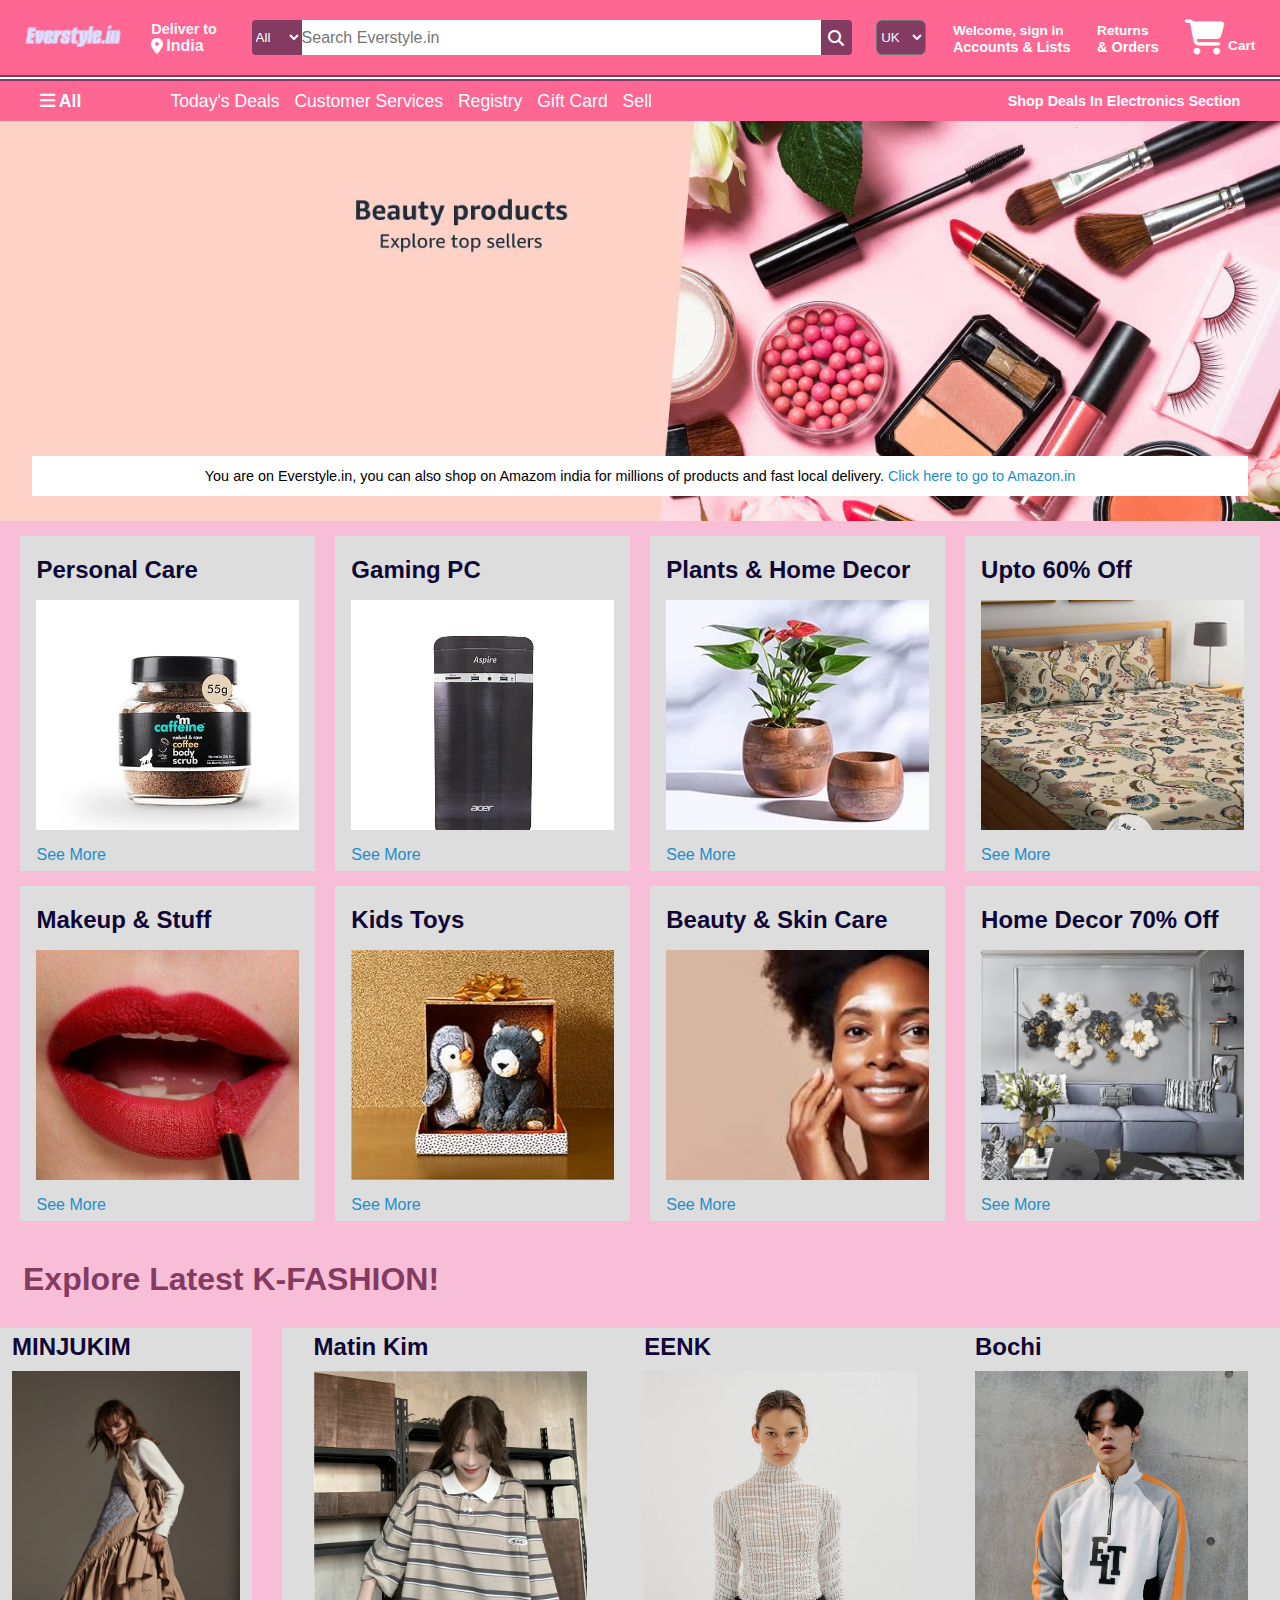
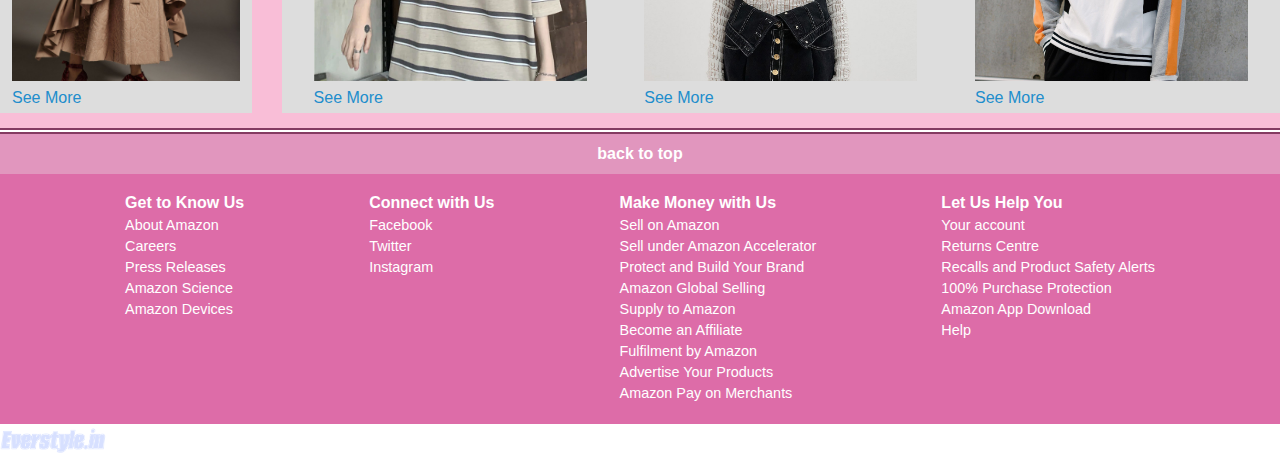
==== commit a2712198: "footpanel" ====
--- a/index.html
+++ b/index.html
@@ -267,6 +267,9 @@
                     <a href="#">Help</a>
                  </ul>
             </div>
+            <div class="foot-panel3">
+                <div class="logo"></div>
+            </div>
         </footer>
 </body>
 </html>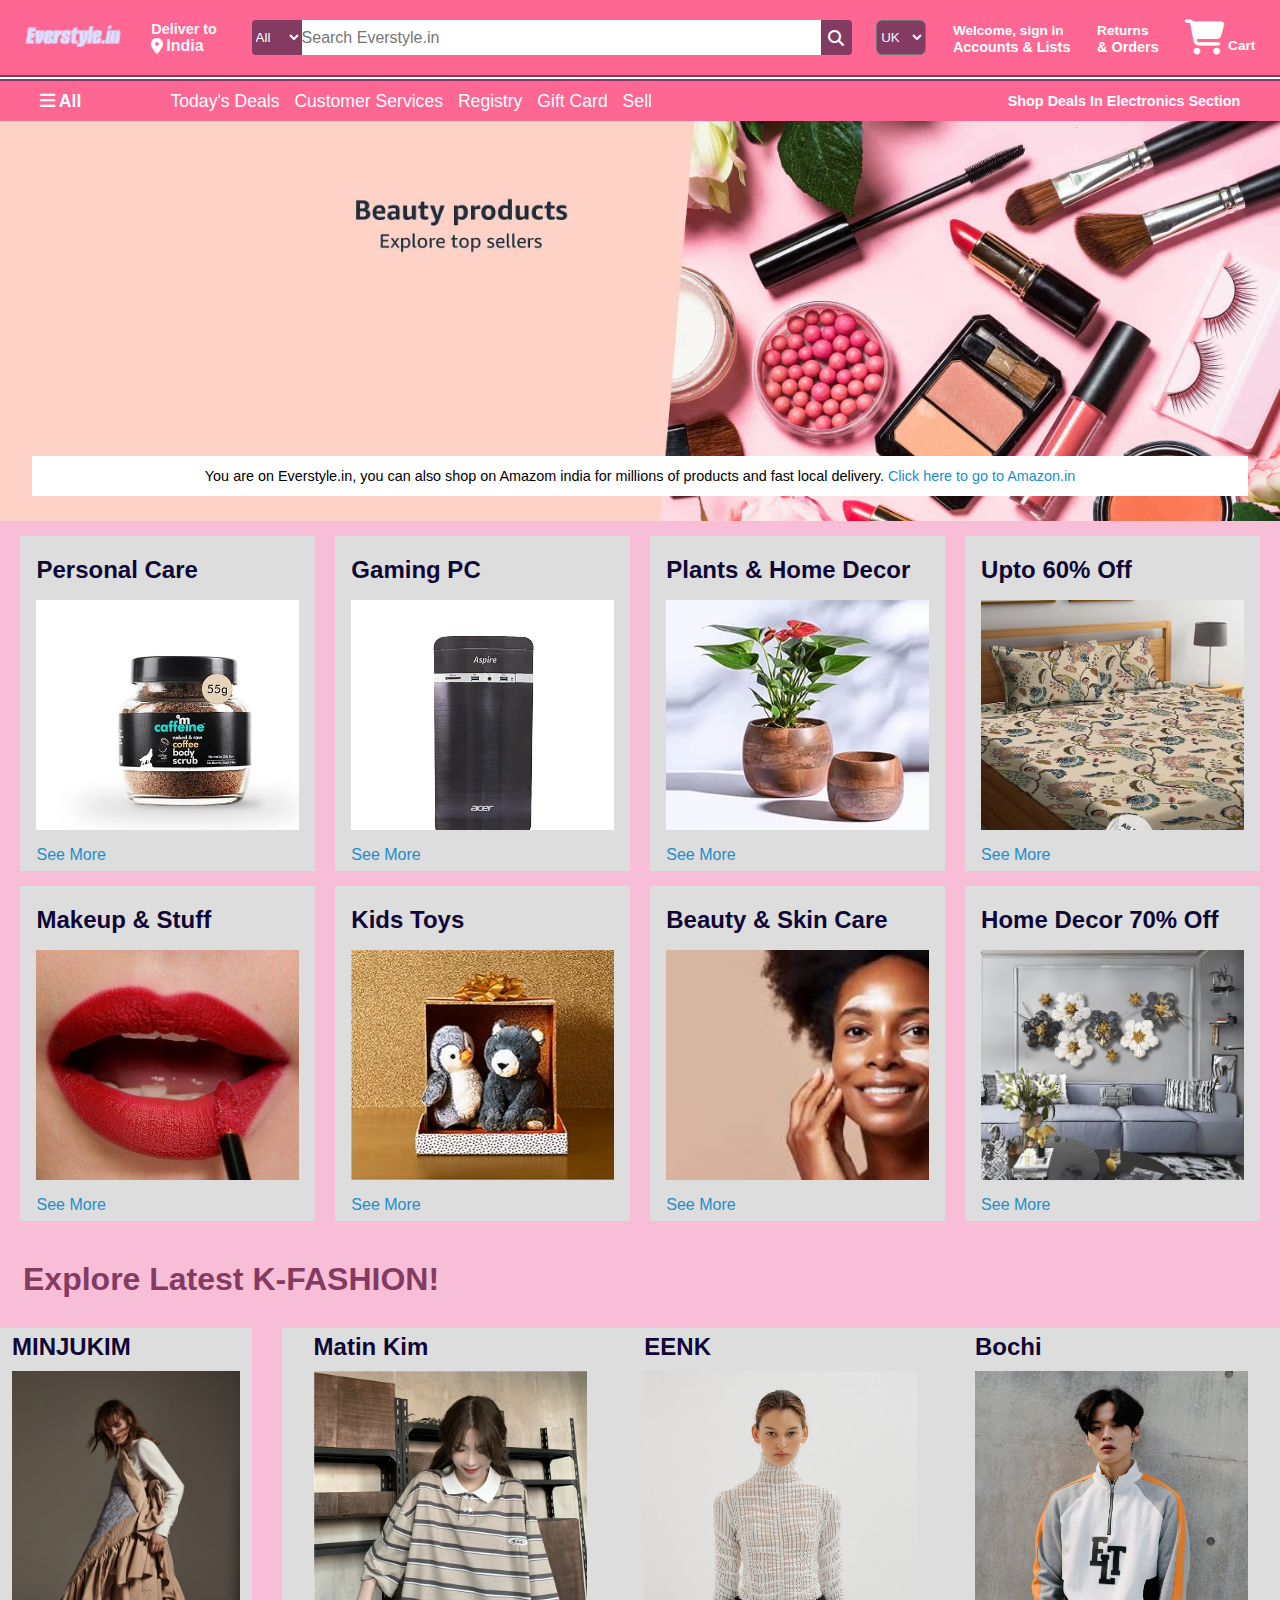
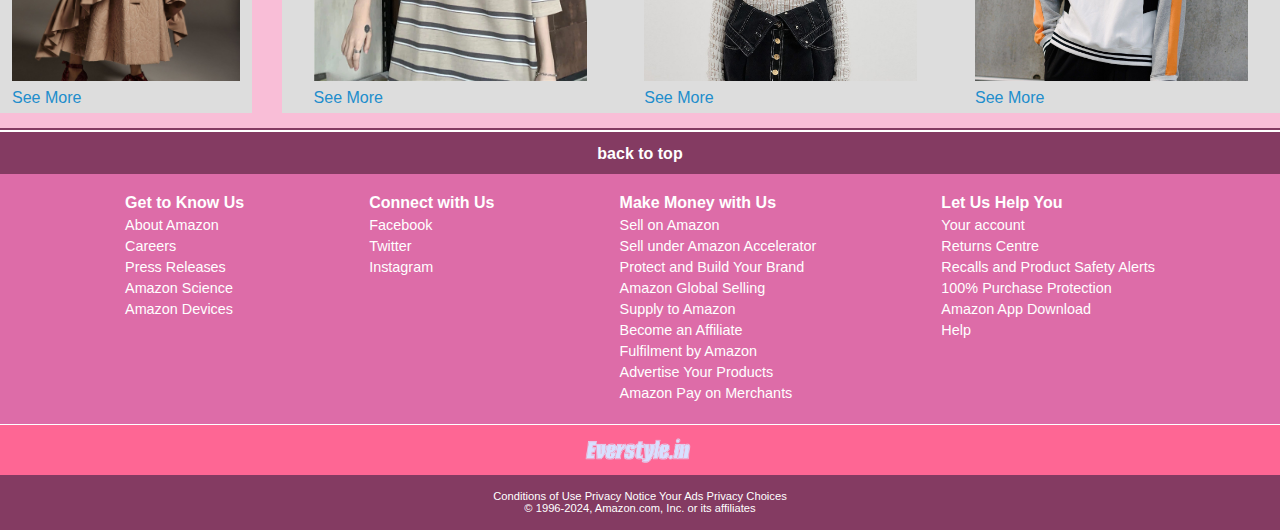
==== commit 8d598a32: "foot-panel4" ====
--- a/index.html
+++ b/index.html
@@ -270,6 +270,16 @@
             <div class="foot-panel3">
                 <div class="logo"></div>
             </div>
+            <div class="foot-panel4">
+                <div class="pages">
+                    <a>Conditions of Use</a>
+                    <a>Privacy Notice</a>
+                    <a>Your Ads Privacy Choices</a>
+                </div>
+                <div class="copyright">
+                    © 1996-2024, Amazon.com, Inc. or its affiliates   
+                </div>
+            </div>
         </footer>
 </body>
 </html>--- a/style.css
+++ b/style.css
@@ -319,7 +319,7 @@
 .foot-panel1{
   /* background-color: aqua; */
   height: 40px;
-  background-color: #e196be;
+  background-color: #843b62;
   color: white;
   display: flex;
   justify-content: center;
@@ -351,3 +351,31 @@
 ul p{
   font-weight: bold;
 }
+
+.foot-panel3{
+  background-color: #fe6694;
+  display: flex;
+  align-items: center;
+  justify-content: center;
+  border-top: 0.5px solid white ;
+  height: 50px; 
+}
+
+.foot-panel4{
+  padding-top: 15px;
+  background-color: #843b62;
+  height: 40px ;
+  font-size: 0.7rem;
+}
+
+.foot-panel4 a{
+  color: white;
+}
+
+.pages{ 
+   text-align: center;
+}
+
+.copyright{
+  text-align: center;
+}